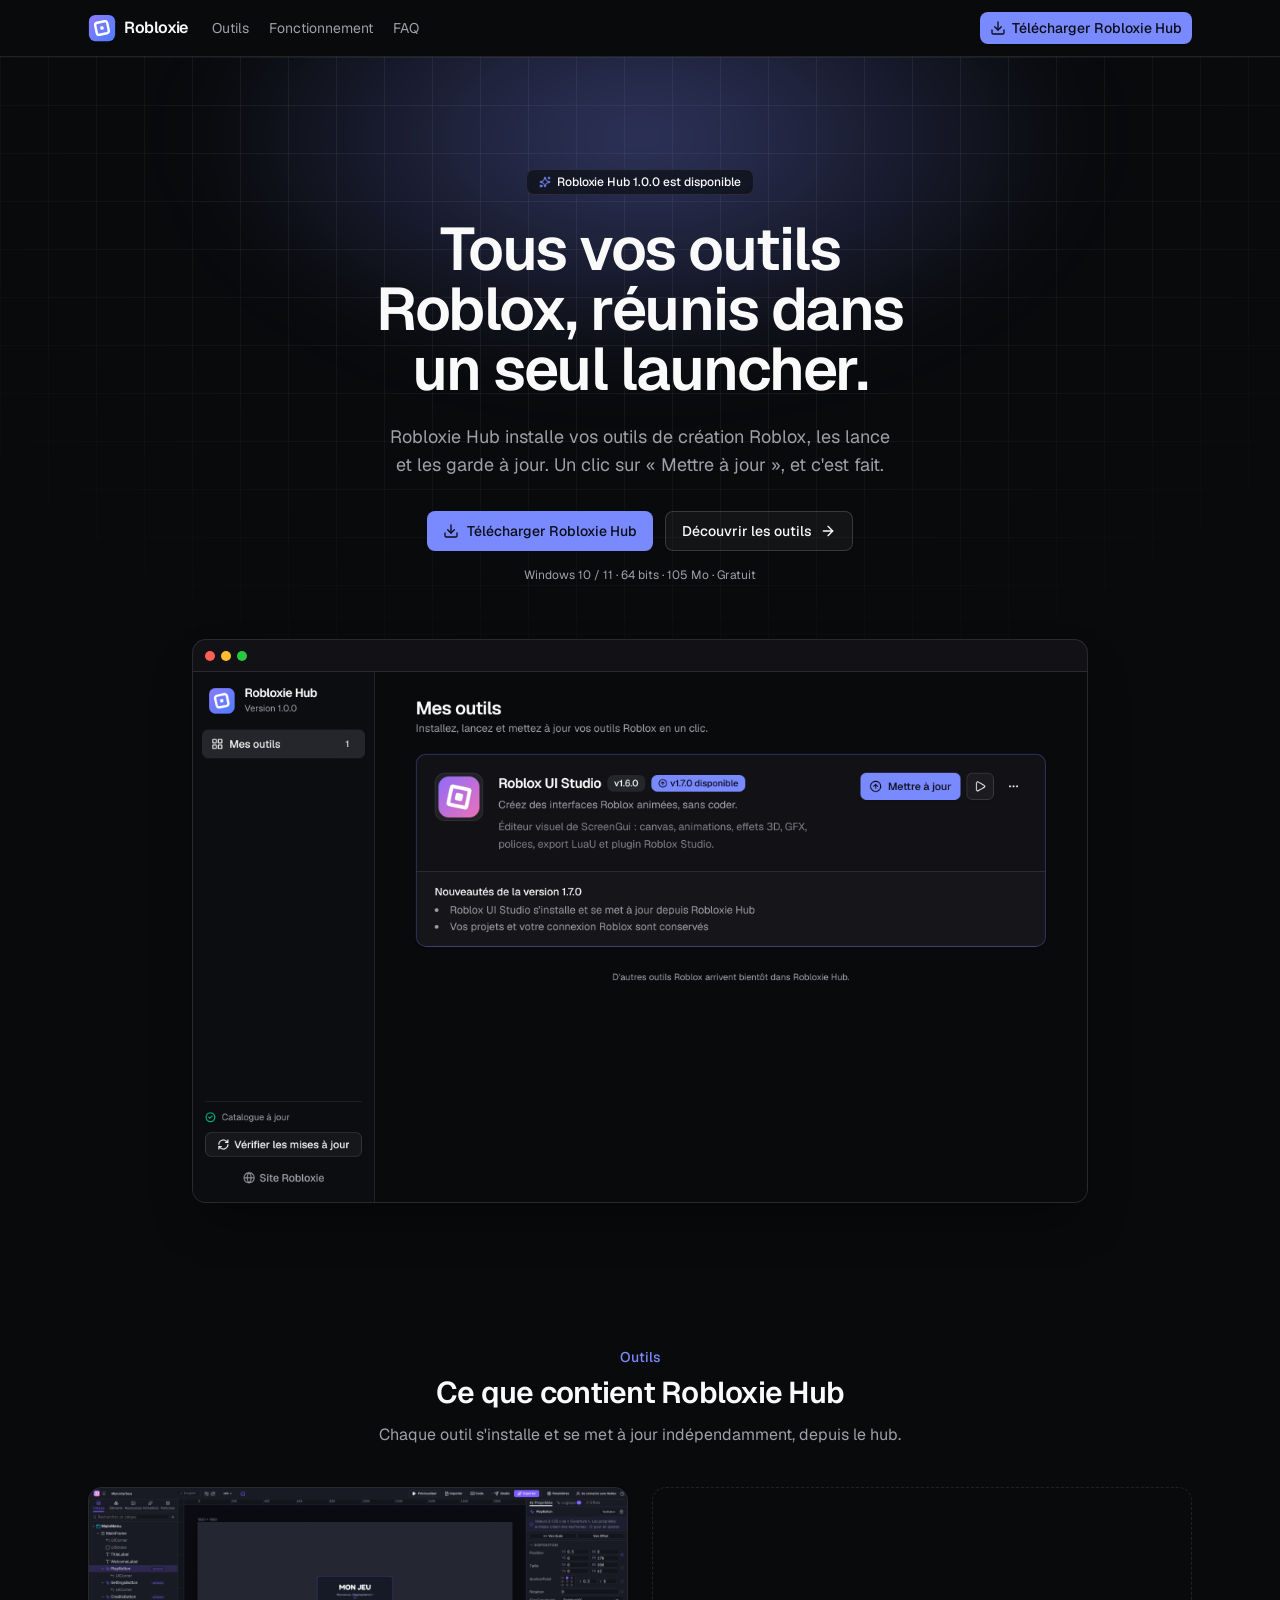
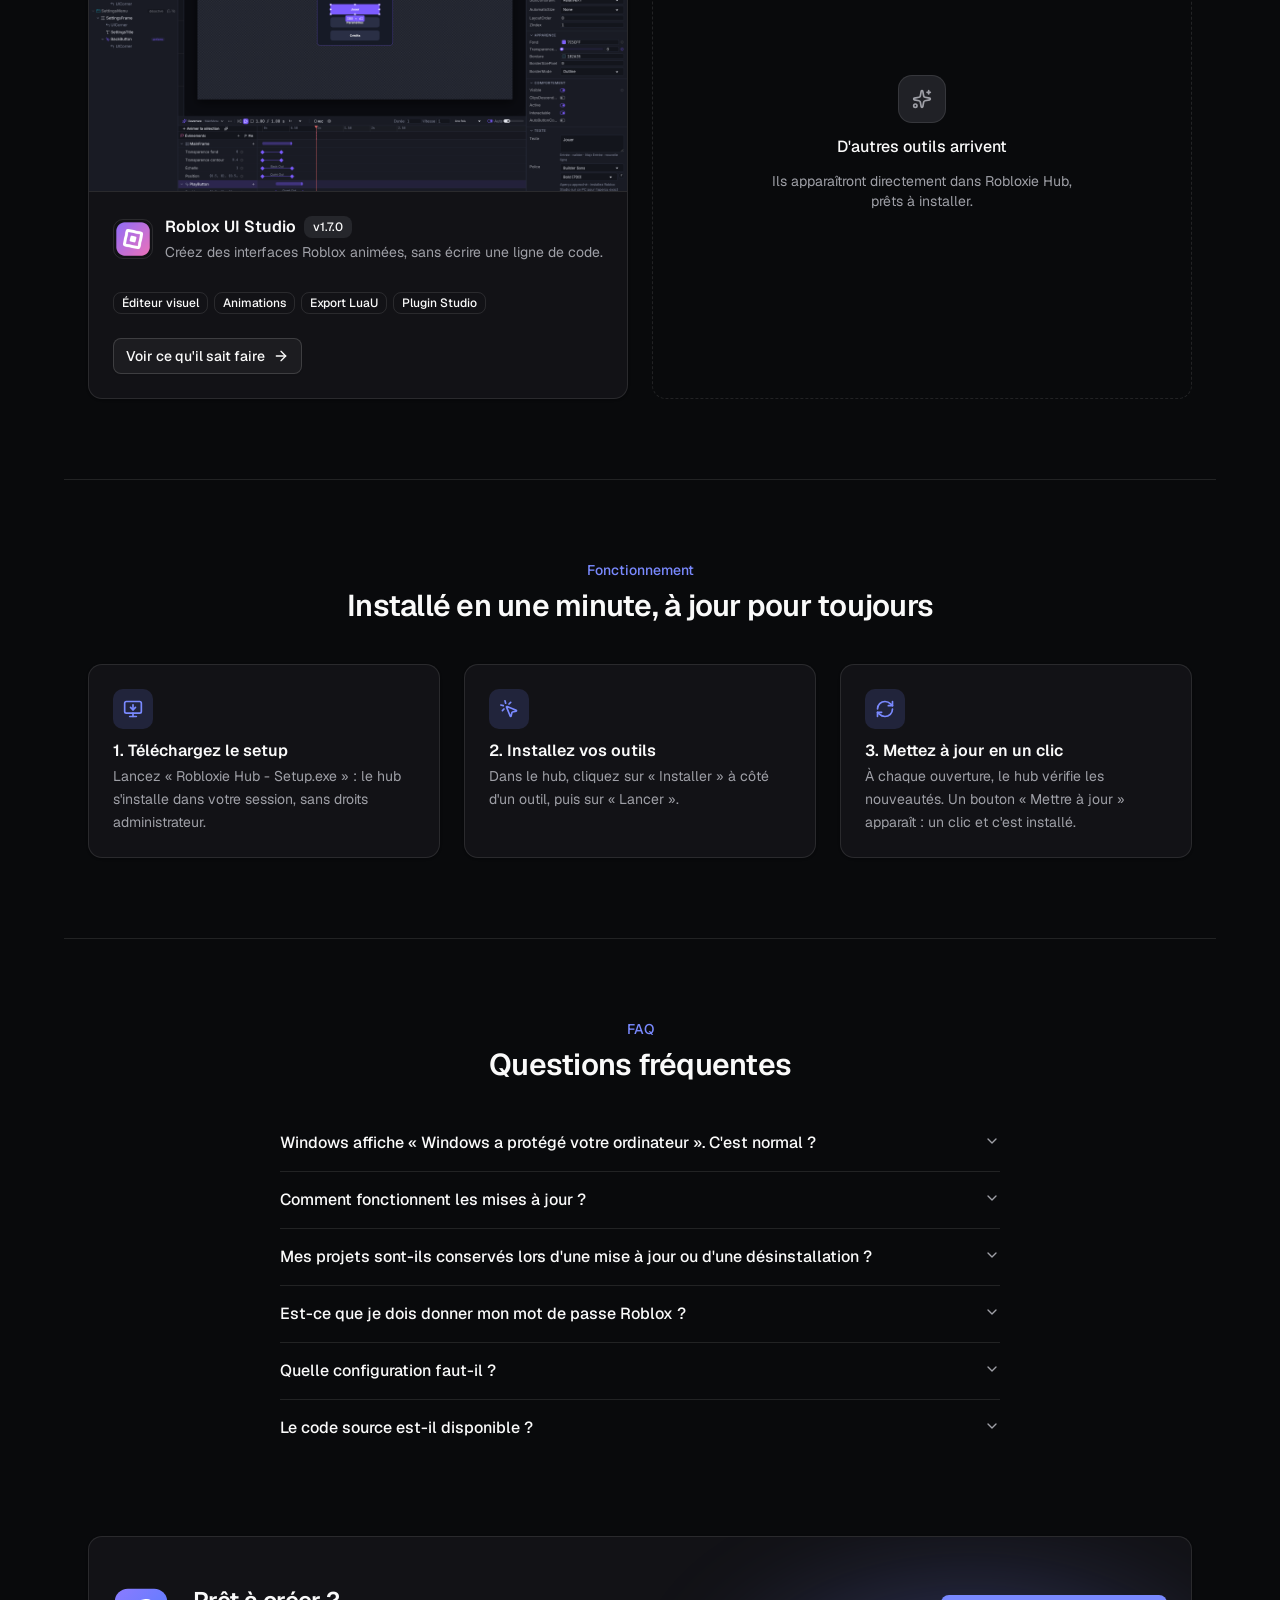
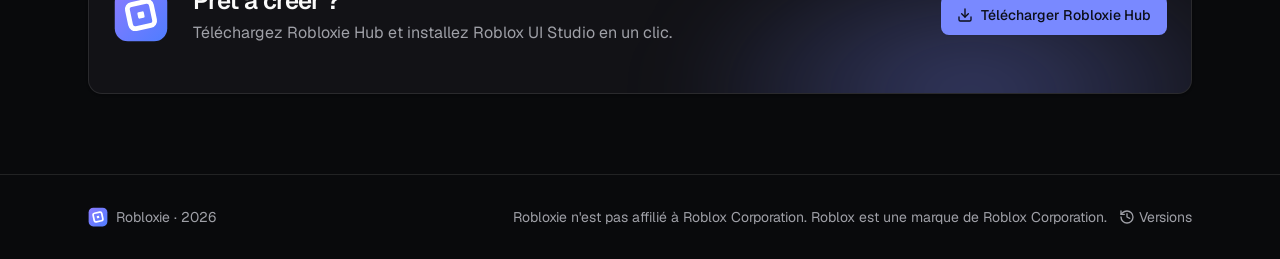
==== index.html @ b11384f0 "Site Robloxie et catalogue hub.json" ====
<!doctype html>
<html lang="fr" class="dark">
  <head>
    <meta charset="UTF-8" />
    <meta name="viewport" content="width=device-width, initial-scale=1.0" />
    <title>Robloxie — des outils pour créer sur Roblox</title>
    <meta name="description" content="Robloxie Hub réunit des outils pour créateurs Roblox : Roblox UI Studio, l'éditeur visuel d'interfaces animées avec export LuaU et plugin Roblox Studio." />
    <meta property="og:title" content="Robloxie Hub" />
    <meta property="og:description" content="Tous vos outils Roblox, réunis dans un seul launcher." />
    <meta property="og:image" content="./screens/editor.png" />
    <link rel="icon" type="image/png" href="./icon.png" />
    <meta name="theme-color" content="#16161d" />
    <script type="module" crossorigin src="./assets/index-PLeCkSzj.js"></script>
    <link rel="stylesheet" crossorigin href="./assets/index-CgAKb2SW.css">
  </head>
  <body>
    <div id="root"></div>
  </body>
</html>
---- assets/index-CgAKb2SW.css ----
@font-face{font-family:Geist Variable;font-style:normal;font-display:swap;font-weight:100 900;src:url(./geist-cyrillic-ext-wght-normal-DjL33-gN.woff2)format("woff2-variations");unicode-range:U+460-52F,U+1C80-1C8A,U+20B4,U+2DE0-2DFF,U+A640-A69F,U+FE2E-FE2F}@font-face{font-family:Geist Variable;font-style:normal;font-display:swap;font-weight:100 900;src:url(./geist-cyrillic-wght-normal-BEAKL7Jp.woff2)format("woff2-variations");unicode-range:U+301,U+400-45F,U+490-491,U+4B0-4B1,U+2116}@font-face{font-family:Geist Variable;font-style:normal;font-display:swap;font-weight:100 900;src:url(./geist-vietnamese-wght-normal-6IgcOCM7.woff2)format("woff2-variations");unicode-range:U+102-103,U+110-111,U+128-129,U+168-169,U+1A0-1A1,U+1AF-1B0,U+300-301,U+303-304,U+308-309,U+323,U+329,U+1EA0-1EF9,U+20AB}@font-face{font-family:Geist Variable;font-style:normal;font-display:swap;font-weight:100 900;src:url(./geist-latin-ext-wght-normal-DC-KSUi6.woff2)format("woff2-variations");unicode-range:U+100-2BA,U+2BD-2C5,U+2C7-2CC,U+2CE-2D7,U+2DD-2FF,U+304,U+308,U+329,U+1D00-1DBF,U+1E00-1E9F,U+1EF2-1EFF,U+2020,U+20A0-20AB,U+20AD-20C0,U+2113,U+2C60-2C7F,U+A720-A7FF}@font-face{font-family:Geist Variable;font-style:normal;font-display:swap;font-weight:100 900;src:url(./geist-latin-wght-normal-BgDaEnEv.woff2)format("woff2-variations");unicode-range:U+??,U+131,U+152-153,U+2BB-2BC,U+2C6,U+2DA,U+2DC,U+304,U+308,U+329,U+2000-206F,U+20AC,U+2122,U+2191,U+2193,U+2212,U+2215,U+FEFF,U+FFFD}@font-face{font-family:Geist Mono Variable;font-style:normal;font-display:swap;font-weight:100 900;src:url(./geist-mono-cyrillic-ext-wght-normal-X_5orZeX.woff2)format("woff2-variations");unicode-range:U+460-52F,U+1C80-1C8A,U+20B4,U+2DE0-2DFF,U+A640-A69F,U+FE2E-FE2F}@font-face{font-family:Geist Mono Variable;font-style:normal;font-display:swap;font-weight:100 900;src:url(./geist-mono-cyrillic-wght-normal-DiZS0aHC.woff2)format("woff2-variations");unicode-range:U+301,U+400-45F,U+490-491,U+4B0-4B1,U+2116}@font-face{font-family:Geist Mono Variable;font-style:normal;font-display:swap;font-weight:100 900;src:url(./geist-mono-symbols2-wght-normal-CO5SzqOn.woff2)format("woff2-variations");unicode-range:U+2000-2001,U+2004-2008,U+200A,U+23B8-23BD,U+2500-259F}@font-face{font-family:Geist Mono Variable;font-style:normal;font-display:swap;font-weight:100 900;src:url(./geist-mono-vietnamese-wght-normal-DadHysG0.woff2)format("woff2-variations");unicode-range:U+102-103,U+110-111,U+128-129,U+168-169,U+1A0-1A1,U+1AF-1B0,U+300-301,U+303-304,U+308-309,U+323,U+329,U+1EA0-1EF9,U+20AB}@font-face{font-family:Geist Mono Variable;font-style:normal;font-display:swap;font-weight:100 900;src:url(./geist-mono-latin-ext-wght-normal-Bwz-egvJ.woff2)format("woff2-variations");unicode-range:U+100-2BA,U+2BD-2C5,U+2C7-2CC,U+2CE-2D7,U+2DD-2FF,U+304,U+308,U+329,U+1D00-1DBF,U+1E00-1E9F,U+1EF2-1EFF,U+2020,U+20A0-20AB,U+20AD-20C0,U+2113,U+2C60-2C7F,U+A720-A7FF}@font-face{font-family:Geist Mono Variable;font-style:normal;font-display:swap;font-weight:100 900;src:url(./geist-mono-latin-wght-normal-XN7g48iV.woff2)format("woff2-variations");unicode-range:U+??,U+131,U+152-153,U+2BB-2BC,U+2C6,U+2DA,U+2DC,U+304,U+308,U+329,U+2000-206F,U+20AC,U+2122,U+2191,U+2193,U+2212,U+2215,U+FEFF,U+FFFD}@layer properties{@supports (((-webkit-hyphens:none)) and (not (margin-trim:inline))) or ((-moz-orient:inline) and (not (color:rgb(from red r g b)))){*,:before,:after{--tw-translate-x:0;--tw-translate-y:0;--tw-translate-z:0;--tw-rotate-x:initial;--tw-rotate-y:initial;--tw-rotate-z:initial;--tw-skew-x:initial;--tw-skew-y:initial;--tw-space-y-reverse:0;--tw-border-style:solid;--tw-leading:initial;--tw-font-weight:initial;--tw-tracking:initial;--tw-shadow:0 0 #0000;--tw-shadow-color:initial;--tw-shadow-alpha:100%;--tw-inset-shadow:0 0 #0000;--tw-inset-shadow-color:initial;--tw-inset-shadow-alpha:100%;--tw-ring-color:initial;--tw-ring-shadow:0 0 #0000;--tw-inset-ring-color:initial;--tw-inset-ring-shadow:0 0 #0000;--tw-ring-inset:initial;--tw-ring-offset-width:0px;--tw-ring-offset-color:#fff;--tw-ring-offset-shadow:0 0 #0000;--tw-outline-style:solid;--tw-backdrop-blur:initial;--tw-backdrop-brightness:initial;--tw-backdrop-contrast:initial;--tw-backdrop-grayscale:initial;--tw-backdrop-hue-rotate:initial;--tw-backdrop-invert:initial;--tw-backdrop-opacity:initial;--tw-backdrop-saturate:initial;--tw-backdrop-sepia:initial;--tw-duration:initial;--tw-animation-delay:0s;--tw-animation-direction:normal;--tw-animation-duration:initial;--tw-animation-fill-mode:none;--tw-animation-iteration-count:1;--tw-enter-blur:0;--tw-enter-opacity:1;--tw-enter-rotate:0;--tw-enter-scale:1;--tw-enter-translate-x:0;--tw-enter-translate-y:0;--tw-exit-blur:0;--tw-exit-opacity:1;--tw-exit-rotate:0;--tw-exit-scale:1;--tw-exit-translate-x:0;--tw-exit-translate-y:0}::backdrop{--tw-translate-x:0;--tw-translate-y:0;--tw-translate-z:0;--tw-rotate-x:initial;--tw-rotate-y:initial;--tw-rotate-z:initial;--tw-skew-x:initial;--tw-skew-y:initial;--tw-space-y-reverse:0;--tw-border-style:solid;--tw-leading:initial;--tw-font-weight:initial;--tw-tracking:initial;--tw-shadow:0 0 #0000;--tw-shadow-color:initial;--tw-shadow-alpha:100%;--tw-inset-shadow:0 0 #0000;--tw-inset-shadow-color:initial;--tw-inset-shadow-alpha:100%;--tw-ring-color:initial;--tw-ring-shadow:0 0 #0000;--tw-inset-ring-color:initial;--tw-inset-ring-shadow:0 0 #0000;--tw-ring-inset:initial;--tw-ring-offset-width:0px;--tw-ring-offset-color:#fff;--tw-ring-offset-shadow:0 0 #0000;--tw-outline-style:solid;--tw-backdrop-blur:initial;--tw-backdrop-brightness:initial;--tw-backdrop-contrast:initial;--tw-backdrop-grayscale:initial;--tw-backdrop-hue-rotate:initial;--tw-backdrop-invert:initial;--tw-backdrop-opacity:initial;--tw-backdrop-saturate:initial;--tw-backdrop-sepia:initial;--tw-duration:initial;--tw-animation-delay:0s;--tw-animation-direction:normal;--tw-animation-duration:initial;--tw-animation-fill-mode:none;--tw-animation-iteration-count:1;--tw-enter-blur:0;--tw-enter-opacity:1;--tw-enter-rotate:0;--tw-enter-scale:1;--tw-enter-translate-x:0;--tw-enter-translate-y:0;--tw-exit-blur:0;--tw-exit-opacity:1;--tw-exit-rotate:0;--tw-exit-scale:1;--tw-exit-translate-x:0;--tw-exit-translate-y:0}}}@layer theme{:root,:host{--color-black:#000;--color-white:#fff;--spacing:.25rem;--container-xs:20rem;--container-lg:32rem;--container-2xl:42rem;--container-3xl:48rem;--container-4xl:56rem;--container-6xl:72rem;--text-xs:.75rem;--text-xs--line-height:calc(1 / .75);--text-sm:.875rem;--text-sm--line-height:calc(1.25 / .875);--text-base:1rem;--text-base--line-height:calc(1.5 / 1);--text-lg:1.125rem;--text-lg--line-height:calc(1.75 / 1.125);--text-xl:1.25rem;--text-xl--line-height:calc(1.75 / 1.25);--text-2xl:1.5rem;--text-2xl--line-height:calc(2 / 1.5);--text-3xl:1.875rem;--text-3xl--line-height:calc(2.25 / 1.875);--text-4xl:2.25rem;--text-4xl--line-height:calc(2.5 / 2.25);--text-5xl:3rem;--text-5xl--line-height:1;--text-6xl:3.75rem;--text-6xl--line-height:1;--font-weight-medium:500;--font-weight-semibold:600;--tracking-tight:-.025em;--leading-relaxed:1.625;--radius-xs:.125rem;--default-transition-duration:.15s;--default-transition-timing-function:cubic-bezier(.4, 0, .2, 1);--default-font-family:"Geist Variable", ui-sans-serif, system-ui, sans-serif;--default-mono-font-family:"Geist Mono Variable", ui-monospace, monospace}}@layer base{*,:after,:before{box-sizing:border-box;border:0 solid;margin:0;padding:0}::backdrop{box-sizing:border-box;border:0 solid;margin:0;padding:0}::file-selector-button{box-sizing:border-box;border:0 solid;margin:0;padding:0}html,:host{-webkit-text-size-adjust:100%;tab-size:4;line-height:1.5;font-family:var(--default-font-family,-apple-system, BlinkMacSystemFont, "Segoe UI", Roboto, "Helvetica Neue", "Noto Sans", Arial, sans-serif, "Apple Color Emoji", "Segoe UI Emoji", "Segoe UI Symbol", "Noto Color Emoji");font-feature-settings:var(--default-font-feature-settings,normal);font-variation-settings:var(--default-font-variation-settings,normal);-webkit-tap-highlight-color:transparent}hr{height:0;color:inherit;border-top-width:1px}abbr:where([title]){-webkit-text-decoration:underline dotted;text-decoration:underline dotted}h1,h2,h3,h4,h5,h6{font-size:inherit;font-weight:inherit}a{color:inherit;-webkit-text-decoration:inherit;-webkit-text-decoration:inherit;-webkit-text-decoration:inherit;-webkit-text-decoration:inherit;text-decoration:inherit}b,strong{font-weight:bolder}code,kbd,samp,pre{font-family:var(--default-mono-font-family,ui-monospace, SFMono-Regular, Menlo, Monaco, Consolas, "Liberation Mono", "Courier New", monospace);font-feature-settings:var(--default-mono-font-feature-settings,normal);font-variation-settings:var(--default-mono-font-variation-settings,normal);font-size:1em}small{font-size:80%}sub,sup{vertical-align:baseline;font-size:75%;line-height:0;position:relative}sub{bottom:-.25em}sup{top:-.5em}table{text-indent:0;border-color:inherit;border-collapse:collapse}:-moz-focusring:where(:not(iframe)){outline:auto}progress{vertical-align:baseline}summary{display:list-item}ol,ul,menu{list-style:none}img,svg,video,canvas,audio,iframe,embed,object{vertical-align:middle;display:block}img,video{max-width:100%;height:auto}button,input,select,optgroup,textarea{font:inherit;font-feature-settings:inherit;font-variation-settings:inherit;letter-spacing:inherit;color:inherit;opacity:1;background-color:#0000;border-radius:0}::file-selector-button{font:inherit;font-feature-settings:inherit;font-variation-settings:inherit;letter-spacing:inherit;color:inherit;opacity:1;background-color:#0000;border-radius:0}:where(select:is([multiple],[size])) optgroup{font-weight:bolder}:where(select:is([multiple],[size])) optgroup option{padding-inline-start:20px}::file-selector-button{margin-inline-end:4px}::placeholder{opacity:1}@supports (not ((-webkit-appearance:-apple-pay-button))) or (contain-intrinsic-size:1px){::placeholder{color:currentColor}@supports (color:color-mix(in lab, red, red)){::placeholder{color:color-mix(in oklab, currentcolor 50%, transparent)}}}textarea{resize:vertical}::-webkit-search-decoration{-webkit-appearance:none}::-webkit-date-and-time-value{min-height:1lh;text-align:inherit}::-webkit-datetime-edit{display:inline-flex}::-webkit-datetime-edit-fields-wrapper{padding:0}::-webkit-datetime-edit{padding-block:0}::-webkit-datetime-edit-year-field{padding-block:0}::-webkit-datetime-edit-month-field{padding-block:0}::-webkit-datetime-edit-day-field{padding-block:0}::-webkit-datetime-edit-hour-field{padding-block:0}::-webkit-datetime-edit-minute-field{padding-block:0}::-webkit-datetime-edit-second-field{padding-block:0}::-webkit-datetime-edit-millisecond-field{padding-block:0}::-webkit-datetime-edit-meridiem-field{padding-block:0}::-webkit-calendar-picker-indicator{line-height:1}:-moz-ui-invalid{box-shadow:none}button,input:where([type=button],[type=reset],[type=submit]){appearance:button}::file-selector-button{appearance:button}::-webkit-inner-spin-button{height:auto}::-webkit-outer-spin-button{height:auto}[hidden]:where(:not([hidden=until-found])){display:none!important}*{border-color:var(--border);outline-color:var(--ring)}@supports (color:color-mix(in lab, red, red)){*{outline-color:color-mix(in oklab, var(--ring) 50%, transparent)}}body{background-color:var(--background);color:var(--foreground);-webkit-font-smoothing:antialiased;-moz-osx-font-smoothing:grayscale}}@layer components;@layer utilities{.\@container\/card-header{container:card-header/inline-size}.pointer-events-none{pointer-events:none}.visible{visibility:visible}.sr-only{clip-path:inset(50%);white-space:nowrap;border-width:0;width:1px;height:1px;margin:-1px;padding:0;position:absolute;overflow:hidden}.absolute{position:absolute}.fixed{position:fixed}.relative{position:relative}.sticky{position:sticky}.inset-0{inset:0}.-top-40{top:calc(var(--spacing) * -40)}.top-0{top:0}.top-4{top:calc(var(--spacing) * 4)}.top-\[50\%\]{top:50%}.-right-20{right:calc(var(--spacing) * -20)}.right-4{right:calc(var(--spacing) * 4)}.-bottom-40{bottom:calc(var(--spacing) * -40)}.left-1\/2,.left-\[50\%\]{left:50%}.z-40{z-index:40}.z-50{z-index:50}.col-start-2{grid-column-start:2}.row-span-2{grid-row:span 2/span 2}.row-start-1{grid-row-start:1}.-mx-1{margin-inline:calc(var(--spacing) * -1)}.mx-auto{margin-inline:auto}.my-1{margin-block:var(--spacing)}.mt-0\.5{margin-top:calc(var(--spacing) * .5)}.mt-1{margin-top:var(--spacing)}.mt-2{margin-top:calc(var(--spacing) * 2)}.mt-3{margin-top:calc(var(--spacing) * 3)}.mt-4{margin-top:calc(var(--spacing) * 4)}.mt-5{margin-top:calc(var(--spacing) * 5)}.mt-6{margin-top:calc(var(--spacing) * 6)}.mt-8{margin-top:calc(var(--spacing) * 8)}.mt-10{margin-top:calc(var(--spacing) * 10)}.mt-14{margin-top:calc(var(--spacing) * 14)}.mt-auto{margin-top:auto}.mb-2{margin-bottom:calc(var(--spacing) * 2)}.mb-6{margin-bottom:calc(var(--spacing) * 6)}.-ml-2{margin-left:calc(var(--spacing) * -2)}.ml-auto{margin-left:auto}.line-clamp-1{-webkit-line-clamp:1;-webkit-box-orient:vertical;display:-webkit-box;overflow:hidden}.block{display:block}.flex{display:flex}.grid{display:grid}.hidden{display:none}.inline-flex{display:inline-flex}.aspect-\[16\/9\]{aspect-ratio:16/9}.size-2\.5{width:calc(var(--spacing) * 2.5);height:calc(var(--spacing) * 2.5)}.size-4{width:calc(var(--spacing) * 4);height:calc(var(--spacing) * 4)}.size-4\.5{width:calc(var(--spacing) * 4.5);height:calc(var(--spacing) * 4.5)}.size-5{width:calc(var(--spacing) * 5);height:calc(var(--spacing) * 5)}.size-7{width:calc(var(--spacing) * 7);height:calc(var(--spacing) * 7)}.size-8{width:calc(var(--spacing) * 8);height:calc(var(--spacing) * 8)}.size-9{width:calc(var(--spacing) * 9);height:calc(var(--spacing) * 9)}.size-10{width:calc(var(--spacing) * 10);height:calc(var(--spacing) * 10)}.size-12{width:calc(var(--spacing) * 12);height:calc(var(--spacing) * 12)}.size-14{width:calc(var(--spacing) * 14);height:calc(var(--spacing) * 14)}.h-2{height:calc(var(--spacing) * 2)}.h-8{height:calc(var(--spacing) * 8)}.h-9{height:calc(var(--spacing) * 9)}.h-10{height:calc(var(--spacing) * 10)}.h-14{height:calc(var(--spacing) * 14)}.h-80{height:calc(var(--spacing) * 80)}.h-\[420px\]{height:420px}.h-\[480px\]{height:480px}.h-\[calc\(100\%-1px\)\]{height:calc(100% - 1px)}.h-auto{height:auto}.h-full{height:100%}.h-px{height:1px}.min-h-4{min-height:calc(var(--spacing) * 4)}.min-h-screen{min-height:100vh}.w-12{width:calc(var(--spacing) * 12)}.w-\[600px\]{width:600px}.w-\[800px\]{width:800px}.w-\[900px\]{width:900px}.w-fit{width:-moz-fit-content;width:fit-content}.w-full{width:100%}.max-w-2xl{max-width:var(--container-2xl)}.max-w-3xl{max-width:var(--container-3xl)}.max-w-4xl{max-width:var(--container-4xl)}.max-w-6xl{max-width:var(--container-6xl)}.max-w-\[calc\(100\%-2rem\)\]{max-width:calc(100% - 2rem)}.max-w-xs{max-width:var(--container-xs)}.min-w-\[8rem\]{min-width:8rem}.flex-1{flex:1}.shrink-0{flex-shrink:0}.-translate-x-1\/2{--tw-translate-x:calc(calc(1 / 2 * 100%) * -1);translate:var(--tw-translate-x) var(--tw-translate-y)}.translate-x-\[-50\%\]{--tw-translate-x:-50%;translate:var(--tw-translate-x) var(--tw-translate-y)}.translate-y-0\.5{--tw-translate-y:calc(var(--spacing) * .5);translate:var(--tw-translate-x) var(--tw-translate-y)}.translate-y-\[-50\%\]{--tw-translate-y:-50%;translate:var(--tw-translate-x) var(--tw-translate-y)}.transform{transform:var(--tw-rotate-x,) var(--tw-rotate-y,) var(--tw-rotate-z,) var(--tw-skew-x,) var(--tw-skew-y,)}.cursor-default{cursor:default}.cursor-pointer{cursor:pointer}.auto-rows-min{grid-auto-rows:min-content}.grid-cols-\[0_1fr\]{grid-template-columns:0 1fr}.grid-rows-\[auto_auto\]{grid-template-rows:auto auto}.flex-col{flex-direction:column}.flex-col-reverse{flex-direction:column-reverse}.flex-wrap{flex-wrap:wrap}.items-center{align-items:center}.items-start{align-items:flex-start}.justify-between{justify-content:space-between}.justify-center{justify-content:center}.justify-items-start{justify-items:start}.gap-1{gap:var(--spacing)}.gap-1\.5{gap:calc(var(--spacing) * 1.5)}.gap-2{gap:calc(var(--spacing) * 2)}.gap-3{gap:calc(var(--spacing) * 3)}.gap-4{gap:calc(var(--spacing) * 4)}.gap-5{gap:calc(var(--spacing) * 5)}.gap-6{gap:calc(var(--spacing) * 6)}.gap-8{gap:calc(var(--spacing) * 8)}.gap-10{gap:calc(var(--spacing) * 10)}.gap-12{gap:calc(var(--spacing) * 12)}:where(.space-y-0\.5>:not(:last-child)){--tw-space-y-reverse:0;margin-block-start:calc(calc(var(--spacing) * .5) * var(--tw-space-y-reverse));margin-block-end:calc(calc(var(--spacing) * .5) * calc(1 - var(--tw-space-y-reverse)))}:where(.space-y-2>:not(:last-child)){--tw-space-y-reverse:0;margin-block-start:calc(calc(var(--spacing) * 2) * var(--tw-space-y-reverse));margin-block-end:calc(calc(var(--spacing) * 2) * calc(1 - var(--tw-space-y-reverse)))}:where(.space-y-4>:not(:last-child)){--tw-space-y-reverse:0;margin-block-start:calc(calc(var(--spacing) * 4) * var(--tw-space-y-reverse));margin-block-end:calc(calc(var(--spacing) * 4) * calc(1 - var(--tw-space-y-reverse)))}:where(.space-y-5>:not(:last-child)){--tw-space-y-reverse:0;margin-block-start:calc(calc(var(--spacing) * 5) * var(--tw-space-y-reverse));margin-block-end:calc(calc(var(--spacing) * 5) * calc(1 - var(--tw-space-y-reverse)))}.gap-y-0\.5{row-gap:calc(var(--spacing) * .5)}.self-start{align-self:flex-start}.justify-self-end{justify-self:flex-end}.overflow-hidden{overflow:hidden}.overflow-x-hidden{overflow-x:hidden}.overflow-y-auto{overflow-y:auto}.rounded-full{border-radius:2147483647px}.rounded-lg{border-radius:var(--radius)}.rounded-md{border-radius:calc(var(--radius) - 2px)}.rounded-sm{border-radius:calc(var(--radius) - 4px)}.rounded-xl{border-radius:calc(var(--radius) + 4px)}.rounded-xs{border-radius:var(--radius-xs)}.border{border-style:var(--tw-border-style);border-width:1px}.border-t{border-top-style:var(--tw-border-style);border-top-width:1px}.border-b{border-bottom-style:var(--tw-border-style);border-bottom-width:1px}.border-dashed{--tw-border-style:dashed;border-style:dashed}.border-transparent{border-color:#0000}.bg-\[\#28c840\]{background-color:#28c840}.bg-\[\#febc2e\]{background-color:#febc2e}.bg-\[\#ff5f57\]{background-color:#ff5f57}.bg-background,.bg-background\/60{background-color:var(--background)}@supports (color:color-mix(in lab, red, red)){.bg-background\/60{background-color:color-mix(in oklab, var(--background) 60%, transparent)}}.bg-background\/80{background-color:var(--background)}@supports (color:color-mix(in lab, red, red)){.bg-background\/80{background-color:color-mix(in oklab, var(--background) 80%, transparent)}}.bg-black\/50{background-color:#00000080}@supports (color:color-mix(in lab, red, red)){.bg-black\/50{background-color:color-mix(in oklab, var(--color-black) 50%, transparent)}}.bg-border{background-color:var(--border)}.bg-card{background-color:var(--card)}.bg-destructive{background-color:var(--destructive)}.bg-muted{background-color:var(--muted)}.bg-popover{background-color:var(--popover)}.bg-primary,.bg-primary\/15{background-color:var(--primary)}@supports (color:color-mix(in lab, red, red)){.bg-primary\/15{background-color:color-mix(in oklab, var(--primary) 15%, transparent)}}.bg-primary\/20{background-color:var(--primary)}@supports (color:color-mix(in lab, red, red)){.bg-primary\/20{background-color:color-mix(in oklab, var(--primary) 20%, transparent)}}.bg-secondary{background-color:var(--secondary)}.bg-transparent{background-color:#0000}.object-cover{object-fit:cover}.object-left-top{object-position:left top}.p-1{padding:var(--spacing)}.p-6{padding:calc(var(--spacing) * 6)}.p-\[3px\]{padding:3px}.px-2{padding-inline:calc(var(--spacing) * 2)}.px-3{padding-inline:calc(var(--spacing) * 3)}.px-4{padding-inline:calc(var(--spacing) * 4)}.px-5{padding-inline:calc(var(--spacing) * 5)}.px-6{padding-inline:calc(var(--spacing) * 6)}.py-0\.5{padding-block:calc(var(--spacing) * .5)}.py-1{padding-block:var(--spacing)}.py-1\.5{padding-block:calc(var(--spacing) * 1.5)}.py-2{padding-block:calc(var(--spacing) * 2)}.py-3{padding-block:calc(var(--spacing) * 3)}.py-4{padding-block:calc(var(--spacing) * 4)}.py-5{padding-block:calc(var(--spacing) * 5)}.py-6{padding-block:calc(var(--spacing) * 6)}.py-8{padding-block:calc(var(--spacing) * 8)}.py-10{padding-block:calc(var(--spacing) * 10)}.py-20{padding-block:calc(var(--spacing) * 20)}.pt-0{padding-top:0}.pt-10{padding-top:calc(var(--spacing) * 10)}.pt-20{padding-top:calc(var(--spacing) * 20)}.pb-4{padding-bottom:calc(var(--spacing) * 4)}.pb-16{padding-bottom:calc(var(--spacing) * 16)}.pb-20{padding-bottom:calc(var(--spacing) * 20)}.text-center{text-align:center}.text-left{text-align:left}.font-mono{font-family:Geist Mono Variable,ui-monospace,monospace}.text-2xl{font-size:var(--text-2xl);line-height:var(--tw-leading,var(--text-2xl--line-height))}.text-3xl{font-size:var(--text-3xl);line-height:var(--tw-leading,var(--text-3xl--line-height))}.text-4xl{font-size:var(--text-4xl);line-height:var(--tw-leading,var(--text-4xl--line-height))}.text-base{font-size:var(--text-base);line-height:var(--tw-leading,var(--text-base--line-height))}.text-lg{font-size:var(--text-lg);line-height:var(--tw-leading,var(--text-lg--line-height))}.text-sm{font-size:var(--text-sm);line-height:var(--tw-leading,var(--text-sm--line-height))}.text-xl{font-size:var(--text-xl);line-height:var(--tw-leading,var(--text-xl--line-height))}.text-xs{font-size:var(--text-xs);line-height:var(--tw-leading,var(--text-xs--line-height))}.leading-none{--tw-leading:1;line-height:1}.leading-relaxed{--tw-leading:var(--leading-relaxed);line-height:var(--leading-relaxed)}.font-medium{--tw-font-weight:var(--font-weight-medium);font-weight:var(--font-weight-medium)}.font-semibold{--tw-font-weight:var(--font-weight-semibold);font-weight:var(--font-weight-semibold)}.tracking-tight{--tw-tracking:var(--tracking-tight);letter-spacing:var(--tracking-tight)}.text-balance{text-wrap:balance}.whitespace-nowrap{white-space:nowrap}.text-card-foreground{color:var(--card-foreground)}.text-destructive{color:var(--destructive)}.text-foreground{color:var(--foreground)}.text-muted-foreground{color:var(--muted-foreground)}.text-popover-foreground{color:var(--popover-foreground)}.text-primary{color:var(--primary)}.text-primary-foreground{color:var(--primary-foreground)}.text-secondary-foreground{color:var(--secondary-foreground)}.text-white{color:var(--color-white)}.underline-offset-4{text-underline-offset:4px}.opacity-70{opacity:.7}.shadow-2xl{--tw-shadow:0 25px 50px -12px var(--tw-shadow-color,#00000040);box-shadow:var(--tw-inset-shadow), var(--tw-inset-ring-shadow), var(--tw-ring-offset-shadow), var(--tw-ring-shadow), var(--tw-shadow)}.shadow-lg{--tw-shadow:0 10px 15px -3px var(--tw-shadow-color,#0000001a), 0 4px 6px -4px var(--tw-shadow-color,#0000001a);box-shadow:var(--tw-inset-shadow), var(--tw-inset-ring-shadow), var(--tw-ring-offset-shadow), var(--tw-ring-shadow), var(--tw-shadow)}.shadow-md{--tw-shadow:0 4px 6px -1px var(--tw-shadow-color,#0000001a), 0 2px 4px -2px var(--tw-shadow-color,#0000001a);box-shadow:var(--tw-inset-shadow), var(--tw-inset-ring-shadow), var(--tw-ring-offset-shadow), var(--tw-ring-shadow), var(--tw-shadow)}.shadow-none{--tw-shadow:0 0 #0000;box-shadow:var(--tw-inset-shadow), var(--tw-inset-ring-shadow), var(--tw-ring-offset-shadow), var(--tw-ring-shadow), var(--tw-shadow)}.shadow-sm{--tw-shadow:0 1px 3px 0 var(--tw-shadow-color,#0000001a), 0 1px 2px -1px var(--tw-shadow-color,#0000001a);box-shadow:var(--tw-inset-shadow), var(--tw-inset-ring-shadow), var(--tw-ring-offset-shadow), var(--tw-ring-shadow), var(--tw-shadow)}.shadow-xs{--tw-shadow:0 1px 2px 0 var(--tw-shadow-color,#0000000d);box-shadow:var(--tw-inset-shadow), var(--tw-inset-ring-shadow), var(--tw-ring-offset-shadow), var(--tw-ring-shadow), var(--tw-shadow)}.shadow-black\/40{--tw-shadow-color:#0006}@supports (color:color-mix(in lab, red, red)){.shadow-black\/40{--tw-shadow-color:color-mix(in oklab, color-mix(in oklab, var(--color-black) 40%, transparent) var(--tw-shadow-alpha), transparent)}}.ring-offset-background{--tw-ring-offset-color:var(--background)}.outline-hidden{--tw-outline-style:none;outline-style:none}@media (forced-colors:active){.outline-hidden{outline-offset:2px;outline:2px solid #0000}}.outline{outline-style:var(--tw-outline-style);outline-width:1px}.backdrop-blur{--tw-backdrop-blur:blur(8px);-webkit-backdrop-filter:var(--tw-backdrop-blur,) var(--tw-backdrop-brightness,) var(--tw-backdrop-contrast,) var(--tw-backdrop-grayscale,) var(--tw-backdrop-hue-rotate,) var(--tw-backdrop-invert,) var(--tw-backdrop-opacity,) var(--tw-backdrop-saturate,) var(--tw-backdrop-sepia,);backdrop-filter:var(--tw-backdrop-blur,) var(--tw-backdrop-brightness,) var(--tw-backdrop-contrast,) var(--tw-backdrop-grayscale,) var(--tw-backdrop-hue-rotate,) var(--tw-backdrop-invert,) var(--tw-backdrop-opacity,) var(--tw-backdrop-saturate,) var(--tw-backdrop-sepia,)}.transition-\[color\,box-shadow\]{transition-property:color,box-shadow;transition-timing-function:var(--tw-ease,var(--default-transition-timing-function));transition-duration:var(--tw-duration,var(--default-transition-duration))}.transition-all{transition-property:all;transition-timing-function:var(--tw-ease,var(--default-transition-timing-function));transition-duration:var(--tw-duration,var(--default-transition-duration))}.transition-colors{transition-property:color,background-color,border-color,outline-color,text-decoration-color,fill,stroke,--tw-gradient-from,--tw-gradient-via,--tw-gradient-to;transition-timing-function:var(--tw-ease,var(--default-transition-timing-function));transition-duration:var(--tw-duration,var(--default-transition-duration))}.transition-opacity{transition-property:opacity;transition-timing-function:var(--tw-ease,var(--default-transition-timing-function));transition-duration:var(--tw-duration,var(--default-transition-duration))}.transition-transform{transition-property:transform,translate,scale,rotate;transition-timing-function:var(--tw-ease,var(--default-transition-timing-function));transition-duration:var(--tw-duration,var(--default-transition-duration))}.duration-200{--tw-duration:.2s;transition-duration:.2s}.duration-500{--tw-duration:.5s;transition-duration:.5s}.outline-none{--tw-outline-style:none;outline-style:none}.select-none{-webkit-user-select:none;user-select:none}@media (hover:hover){.group-hover\:scale-\[1\.03\]:is(:where(.group):hover *){scale:1.03}}.last\:border-b-0:last-child{border-bottom-style:var(--tw-border-style);border-bottom-width:0}@media (hover:hover){.hover\:bg-accent:hover{background-color:var(--accent)}.hover\:bg-destructive\/90:hover{background-color:var(--destructive)}@supports (color:color-mix(in lab, red, red)){.hover\:bg-destructive\/90:hover{background-color:color-mix(in oklab, var(--destructive) 90%, transparent)}}.hover\:bg-primary\/90:hover{background-color:var(--primary)}@supports (color:color-mix(in lab, red, red)){.hover\:bg-primary\/90:hover{background-color:color-mix(in oklab, var(--primary) 90%, transparent)}}.hover\:bg-secondary\/80:hover{background-color:var(--secondary)}@supports (color:color-mix(in lab, red, red)){.hover\:bg-secondary\/80:hover{background-color:color-mix(in oklab, var(--secondary) 80%, transparent)}}.hover\:text-accent-foreground:hover{color:var(--accent-foreground)}.hover\:text-foreground:hover{color:var(--foreground)}.hover\:underline:hover{text-decoration-line:underline}.hover\:opacity-100:hover{opacity:1}}.focus\:bg-accent:focus{background-color:var(--accent)}.focus\:text-accent-foreground:focus{color:var(--accent-foreground)}.focus\:ring-2:focus{--tw-ring-shadow:var(--tw-ring-inset,) 0 0 0 calc(2px + var(--tw-ring-offset-width)) var(--tw-ring-color,currentcolor);box-shadow:var(--tw-inset-shadow), var(--tw-inset-ring-shadow), var(--tw-ring-offset-shadow), var(--tw-ring-shadow), var(--tw-shadow)}.focus\:ring-ring:focus{--tw-ring-color:var(--ring)}.focus\:ring-offset-2:focus{--tw-ring-offset-width:2px;--tw-ring-offset-shadow:var(--tw-ring-inset,) 0 0 0 var(--tw-ring-offset-width) var(--tw-ring-offset-color)}.focus\:outline-hidden:focus{--tw-outline-style:none;outline-style:none}@media (forced-colors:active){.focus\:outline-hidden:focus{outline-offset:2px;outline:2px solid #0000}}.focus-visible\:border-ring:focus-visible{border-color:var(--ring)}.focus-visible\:ring-\[3px\]:focus-visible{--tw-ring-shadow:var(--tw-ring-inset,) 0 0 0 calc(3px + var(--tw-ring-offset-width)) var(--tw-ring-color,currentcolor);box-shadow:var(--tw-inset-shadow), var(--tw-inset-ring-shadow), var(--tw-ring-offset-shadow), var(--tw-ring-shadow), var(--tw-shadow)}.focus-visible\:ring-destructive\/20:focus-visible{--tw-ring-color:var(--destructive)}@supports (color:color-mix(in lab, red, red)){.focus-visible\:ring-destructive\/20:focus-visible{--tw-ring-color:color-mix(in oklab, var(--destructive) 20%, transparent)}}.focus-visible\:ring-ring\/50:focus-visible{--tw-ring-color:var(--ring)}@supports (color:color-mix(in lab, red, red)){.focus-visible\:ring-ring\/50:focus-visible{--tw-ring-color:color-mix(in oklab, var(--ring) 50%, transparent)}}.focus-visible\:outline-1:focus-visible{outline-style:var(--tw-outline-style);outline-width:1px}.focus-visible\:outline-ring:focus-visible{outline-color:var(--ring)}.disabled\:pointer-events-none:disabled{pointer-events:none}.disabled\:opacity-50:disabled{opacity:.5}.has-data-\[slot\=card-action\]\:grid-cols-\[1fr_auto\]:has([data-slot=card-action]){grid-template-columns:1fr auto}.has-\[\>svg\]\:grid-cols-\[calc\(var\(--spacing\)\*4\)_1fr\]:has(>svg){grid-template-columns:calc(var(--spacing) * 4) 1fr}.has-\[\>svg\]\:gap-x-3:has(>svg){column-gap:calc(var(--spacing) * 3)}.has-\[\>svg\]\:px-2\.5:has(>svg){padding-inline:calc(var(--spacing) * 2.5)}.has-\[\>svg\]\:px-3:has(>svg){padding-inline:calc(var(--spacing) * 3)}.has-\[\>svg\]\:px-4:has(>svg){padding-inline:calc(var(--spacing) * 4)}.aria-invalid\:border-destructive[aria-invalid=true]{border-color:var(--destructive)}.aria-invalid\:ring-destructive\/20[aria-invalid=true]{--tw-ring-color:var(--destructive)}@supports (color:color-mix(in lab, red, red)){.aria-invalid\:ring-destructive\/20[aria-invalid=true]{--tw-ring-color:color-mix(in oklab, var(--destructive) 20%, transparent)}}.data-\[disabled\]\:pointer-events-none[data-disabled]{pointer-events:none}.data-\[disabled\]\:opacity-50[data-disabled]{opacity:.5}.data-\[orientation\=horizontal\]\:h-px[data-orientation=horizontal]{height:1px}.data-\[orientation\=horizontal\]\:w-full[data-orientation=horizontal]{width:100%}.data-\[orientation\=vertical\]\:h-full[data-orientation=vertical]{height:100%}.data-\[orientation\=vertical\]\:w-px[data-orientation=vertical]{width:1px}:is(.\*\:data-\[slot\=alert-description\]\:text-destructive\/90>*)[data-slot=alert-description]{color:var(--destructive)}@supports (color:color-mix(in lab, red, red)){:is(.\*\:data-\[slot\=alert-description\]\:text-destructive\/90>*)[data-slot=alert-description]{color:color-mix(in oklab, var(--destructive) 90%, transparent)}}.data-\[state\=active\]\:bg-background[data-state=active]{background-color:var(--background)}.data-\[state\=active\]\:shadow-sm[data-state=active]{--tw-shadow:0 1px 3px 0 var(--tw-shadow-color,#0000001a), 0 1px 2px -1px var(--tw-shadow-color,#0000001a);box-shadow:var(--tw-inset-shadow), var(--tw-inset-ring-shadow), var(--tw-ring-offset-shadow), var(--tw-ring-shadow), var(--tw-shadow)}.data-\[state\=closed\]\:animate-accordion-up[data-state=closed]{animation:accordion-up var(--tw-animation-duration,var(--tw-duration,.2s))var(--tw-ease,ease-out)var(--tw-animation-delay,0s)var(--tw-animation-iteration-count,1)var(--tw-animation-direction,normal)var(--tw-animation-fill-mode,none)}.data-\[state\=closed\]\:animate-out[data-state=closed]{animation:exit var(--tw-animation-duration,var(--tw-duration,.15s))var(--tw-ease,ease)var(--tw-animation-delay,0s)var(--tw-animation-iteration-count,1)var(--tw-animation-direction,normal)var(--tw-animation-fill-mode,none)}.data-\[state\=closed\]\:fade-out-0[data-state=closed]{--tw-exit-opacity:0}.data-\[state\=closed\]\:zoom-out-95[data-state=closed]{--tw-exit-scale:.95}.data-\[state\=open\]\:animate-accordion-down[data-state=open]{animation:accordion-down var(--tw-animation-duration,var(--tw-duration,.2s))var(--tw-ease,ease-out)var(--tw-animation-delay,0s)var(--tw-animation-iteration-count,1)var(--tw-animation-direction,normal)var(--tw-animation-fill-mode,none)}.data-\[state\=open\]\:animate-in[data-state=open]{animation:enter var(--tw-animation-duration,var(--tw-duration,.15s))var(--tw-ease,ease)var(--tw-animation-delay,0s)var(--tw-animation-iteration-count,1)var(--tw-animation-direction,normal)var(--tw-animation-fill-mode,none)}.data-\[state\=open\]\:fade-in-0[data-state=open]{--tw-enter-opacity:0}.data-\[state\=open\]\:zoom-in-95[data-state=open]{--tw-enter-scale:.95}.data-\[variant\=destructive\]\:text-destructive[data-variant=destructive]{color:var(--destructive)}.data-\[variant\=destructive\]\:focus\:bg-destructive\/10[data-variant=destructive]:focus{background-color:var(--destructive)}@supports (color:color-mix(in lab, red, red)){.data-\[variant\=destructive\]\:focus\:bg-destructive\/10[data-variant=destructive]:focus{background-color:color-mix(in oklab, var(--destructive) 10%, transparent)}}@media (min-width:40rem){.sm\:ml-auto{margin-left:auto}.sm\:max-w-lg{max-width:var(--container-lg)}.sm\:grid-cols-2{grid-template-columns:repeat(2,minmax(0,1fr))}.sm\:flex-row{flex-direction:row}.sm\:items-center{align-items:center}.sm\:justify-end{justify-content:flex-end}.sm\:px-6{padding-inline:calc(var(--spacing) * 6)}.sm\:text-left{text-align:left}.sm\:text-5xl{font-size:var(--text-5xl);line-height:var(--tw-leading,var(--text-5xl--line-height))}}@media (min-width:48rem){.md\:flex{display:flex}.md\:grid-cols-2{grid-template-columns:repeat(2,minmax(0,1fr))}.md\:grid-cols-3{grid-template-columns:repeat(3,minmax(0,1fr))}.md\:flex-row{flex-direction:row}.md\:items-center{align-items:center}.md\:pt-28{padding-top:calc(var(--spacing) * 28)}.md\:text-6xl{font-size:var(--text-6xl);line-height:var(--tw-leading,var(--text-6xl--line-height))}}@media (min-width:64rem){.lg\:grid-cols-2{grid-template-columns:repeat(2,minmax(0,1fr))}.lg\:grid-cols-3{grid-template-columns:repeat(3,minmax(0,1fr))}.lg\:grid-cols-\[1fr_1\.6fr\]{grid-template-columns:1fr 1.6fr}.lg\:grid-cols-\[1fr_1\.25fr\]{grid-template-columns:1fr 1.25fr}}.dark\:border-input:is(.dark *){border-color:var(--input)}.dark\:bg-destructive\/60:is(.dark *){background-color:var(--destructive)}@supports (color:color-mix(in lab, red, red)){.dark\:bg-destructive\/60:is(.dark *){background-color:color-mix(in oklab, var(--destructive) 60%, transparent)}}.dark\:bg-input\/30:is(.dark *){background-color:var(--input)}@supports (color:color-mix(in lab, red, red)){.dark\:bg-input\/30:is(.dark *){background-color:color-mix(in oklab, var(--input) 30%, transparent)}}.dark\:text-muted-foreground:is(.dark *){color:var(--muted-foreground)}@media (hover:hover){.dark\:hover\:bg-accent\/50:is(.dark *):hover{background-color:var(--accent)}@supports (color:color-mix(in lab, red, red)){.dark\:hover\:bg-accent\/50:is(.dark *):hover{background-color:color-mix(in oklab, var(--accent) 50%, transparent)}}.dark\:hover\:bg-input\/50:is(.dark *):hover{background-color:var(--input)}@supports (color:color-mix(in lab, red, red)){.dark\:hover\:bg-input\/50:is(.dark *):hover{background-color:color-mix(in oklab, var(--input) 50%, transparent)}}}.dark\:focus-visible\:ring-destructive\/40:is(.dark *):focus-visible{--tw-ring-color:var(--destructive)}@supports (color:color-mix(in lab, red, red)){.dark\:focus-visible\:ring-destructive\/40:is(.dark *):focus-visible{--tw-ring-color:color-mix(in oklab, var(--destructive) 40%, transparent)}}.dark\:aria-invalid\:ring-destructive\/40:is(.dark *)[aria-invalid=true]{--tw-ring-color:var(--destructive)}@supports (color:color-mix(in lab, red, red)){.dark\:aria-invalid\:ring-destructive\/40:is(.dark *)[aria-invalid=true]{--tw-ring-color:color-mix(in oklab, var(--destructive) 40%, transparent)}}.dark\:data-\[state\=active\]\:border-input:is(.dark *)[data-state=active]{border-color:var(--input)}.dark\:data-\[state\=active\]\:bg-input\/30:is(.dark *)[data-state=active]{background-color:var(--input)}@supports (color:color-mix(in lab, red, red)){.dark\:data-\[state\=active\]\:bg-input\/30:is(.dark *)[data-state=active]{background-color:color-mix(in oklab, var(--input) 30%, transparent)}}.dark\:data-\[state\=active\]\:text-foreground:is(.dark *)[data-state=active]{color:var(--foreground)}.dark\:data-\[variant\=destructive\]\:focus\:bg-destructive\/20:is(.dark *)[data-variant=destructive]:focus{background-color:var(--destructive)}@supports (color:color-mix(in lab, red, red)){.dark\:data-\[variant\=destructive\]\:focus\:bg-destructive\/20:is(.dark *)[data-variant=destructive]:focus{background-color:color-mix(in oklab, var(--destructive) 20%, transparent)}}.\[\&_p\]\:leading-relaxed p{--tw-leading:var(--leading-relaxed);line-height:var(--leading-relaxed)}.\[\&_svg\]\:pointer-events-none svg{pointer-events:none}.\[\&_svg\]\:size-4 svg{width:calc(var(--spacing) * 4);height:calc(var(--spacing) * 4)}.\[\&_svg\]\:shrink-0 svg{flex-shrink:0}.\[\&_svg\:not\(\[class\*\=\'size-\'\]\)\]\:size-4 svg:not([class*=size-]){width:calc(var(--spacing) * 4);height:calc(var(--spacing) * 4)}.\[\&_svg\:not\(\[class\*\=\'text-\'\]\)\]\:text-muted-foreground svg:not([class*=text-]){color:var(--muted-foreground)}.\[\.border-b\]\:pb-6.border-b{padding-bottom:calc(var(--spacing) * 6)}.\[\.border-t\]\:pt-6.border-t{padding-top:calc(var(--spacing) * 6)}.\[\&\>svg\]\:pointer-events-none>svg{pointer-events:none}.\[\&\>svg\]\:size-3>svg{width:calc(var(--spacing) * 3);height:calc(var(--spacing) * 3)}.\[\&\>svg\]\:size-4>svg{width:calc(var(--spacing) * 4);height:calc(var(--spacing) * 4)}.\[\&\>svg\]\:translate-y-0\.5>svg{--tw-translate-y:calc(var(--spacing) * .5);translate:var(--tw-translate-x) var(--tw-translate-y)}.\[\&\>svg\]\:text-current>svg{color:currentColor}.\[\&\[data-state\=open\]\>svg\]\:rotate-180[data-state=open]>svg{rotate:180deg}@media (hover:hover){a.\[a\&\]\:hover\:bg-accent:hover{background-color:var(--accent)}a.\[a\&\]\:hover\:bg-destructive\/90:hover{background-color:var(--destructive)}@supports (color:color-mix(in lab, red, red)){a.\[a\&\]\:hover\:bg-destructive\/90:hover{background-color:color-mix(in oklab, var(--destructive) 90%, transparent)}}a.\[a\&\]\:hover\:bg-primary\/90:hover{background-color:var(--primary)}@supports (color:color-mix(in lab, red, red)){a.\[a\&\]\:hover\:bg-primary\/90:hover{background-color:color-mix(in oklab, var(--primary) 90%, transparent)}}a.\[a\&\]\:hover\:bg-secondary\/90:hover{background-color:var(--secondary)}@supports (color:color-mix(in lab, red, red)){a.\[a\&\]\:hover\:bg-secondary\/90:hover{background-color:color-mix(in oklab, var(--secondary) 90%, transparent)}}a.\[a\&\]\:hover\:text-accent-foreground:hover{color:var(--accent-foreground)}}}@property --tw-animation-delay{syntax:"*";inherits:false;initial-value:0s}@property --tw-animation-direction{syntax:"*";inherits:false;initial-value:normal}@property --tw-animation-duration{syntax:"*";inherits:false}@property --tw-animation-fill-mode{syntax:"*";inherits:false;initial-value:none}@property --tw-animation-iteration-count{syntax:"*";inherits:false;initial-value:1}@property --tw-enter-blur{syntax:"*";inherits:false;initial-value:0}@property --tw-enter-opacity{syntax:"*";inherits:false;initial-value:1}@property --tw-enter-rotate{syntax:"*";inherits:false;initial-value:0}@property --tw-enter-scale{syntax:"*";inherits:false;initial-value:1}@property --tw-enter-translate-x{syntax:"*";inherits:false;initial-value:0}@property --tw-enter-translate-y{syntax:"*";inherits:false;initial-value:0}@property --tw-exit-blur{syntax:"*";inherits:false;initial-value:0}@property --tw-exit-opacity{syntax:"*";inherits:false;initial-value:1}@property --tw-exit-rotate{syntax:"*";inherits:false;initial-value:0}@property --tw-exit-scale{syntax:"*";inherits:false;initial-value:1}@property --tw-exit-translate-x{syntax:"*";inherits:false;initial-value:0}@property --tw-exit-translate-y{syntax:"*";inherits:false;initial-value:0}:root{--radius:.625rem;--background:#fff;--foreground:#0a0a0a;--card:#fff;--card-foreground:#0a0a0a;--popover:#fff;--popover-foreground:#0a0a0a;--primary:#5358ee;--primary-foreground:#fafafa;--secondary:#f5f5f5;--secondary-foreground:#171717;--muted:#f5f5f5;--muted-foreground:#737373;--accent:#f5f5f5;--accent-foreground:#171717;--destructive:#e40014;--border:#e5e5e5;--input:#e5e5e5;--ring:#a1a1a1}@supports (color:lab(0% 0 0)){:root{--background:lab(100% 0 0);--foreground:lab(2.75381% 0 0);--card:lab(100% 0 0);--card-foreground:lab(2.75381% 0 0);--popover:lab(100% 0 0);--popover-foreground:lab(2.75381% 0 0);--primary:lab(44.5098% 34.4014 -77.6783);--primary-foreground:lab(98.26% 0 0);--secondary:lab(96.52% -.0000298023 .0000119209);--secondary-foreground:lab(7.78201% -.0000149012 0);--muted:lab(96.52% -.0000298023 .0000119209);--muted-foreground:lab(48.496% 0 0);--accent:lab(96.52% -.0000298023 .0000119209);--accent-foreground:lab(7.78201% -.0000149012 0);--destructive:lab(48.4493% 77.4328 61.5452);--border:lab(90.952% 0 -.0000119209);--input:lab(90.952% 0 -.0000119209);--ring:lab(66.128% -.0000298023 .0000119209)}}.dark{--background:#090a0c;--foreground:#fafafa;--card:#121216;--card-foreground:#fafafa;--popover:#16171b;--popover-foreground:#fafafa;--primary:#7a8aff;--primary-foreground:#0b0d16;--secondary:#25262b;--secondary-foreground:#fafafa;--muted:#202126;--muted-foreground:#9fa0a7;--accent:#25262b;--accent-foreground:#fafafa;--destructive:#ff6568;--border:#ffffff1a;--input:#ffffff26;--ring:#626eae}@supports (color:lab(0% 0 0)){.dark{--background:lab(2.73673% .105403 -.97326);--foreground:lab(98.26% 0 0);--card:lab(5.67389% .29029 -2.56379);--card-foreground:lab(98.26% 0 0);--popover:lab(7.72678% .347085 -2.97623);--popover-foreground:lab(98.26% 0 0);--primary:lab(60.6127% 22.2755 -67.4549);--primary-foreground:lab(3.59743% .828266 -5.31776);--secondary:lab(15.1338% .43726 -3.72971);--secondary-foreground:lab(98.26% 0 0);--muted:lab(12.8133% .445716 -3.72555);--muted-foreground:lab(66.0619% .372559 -3.76445);--accent:lab(15.1338% .43726 -3.72971);--accent-foreground:lab(98.26% 0 0);--destructive:lab(63.7053% 60.745 31.3109);--border:lab(100% 0 0/.1);--input:lab(100% 0 0/.15);--ring:lab(47.5211% 8.59958 -35.9419)}}html{scroll-behavior:smooth;scroll-padding-top:5rem}.bg-grid{background-image:linear-gradient(to right, var(--foreground) 1px, transparent 1px), linear-gradient(to bottom, var(--foreground) 1px, transparent 1px)}@supports (color:color-mix(in lab, red, red)){.bg-grid{background-image:linear-gradient(to right, color-mix(in oklab, var(--foreground) 6%, transparent) 1px, transparent 1px), linear-gradient(to bottom, color-mix(in oklab, var(--foreground) 6%, transparent) 1px, transparent 1px)}}.bg-grid{background-size:48px 48px;-webkit-mask-image:radial-gradient(70% 60% at 50% 0,#000 40%,#0000 100%);mask-image:radial-gradient(70% 60% at 50% 0,#000 40%,#0000 100%)}.glow{background:radial-gradient(closest-side, var(--primary), transparent)}@supports (color:color-mix(in lab, red, red)){.glow{background:radial-gradient(closest-side, color-mix(in oklab, var(--primary) 35%, transparent), transparent)}}.glow{filter:blur(40px)}@property --tw-translate-x{syntax:"*";inherits:false;initial-value:0}@property --tw-translate-y{syntax:"*";inherits:false;initial-value:0}@property --tw-translate-z{syntax:"*";inherits:false;initial-value:0}@property --tw-rotate-x{syntax:"*";inherits:false}@property --tw-rotate-y{syntax:"*";inherits:false}@property --tw-rotate-z{syntax:"*";inherits:false}@property --tw-skew-x{syntax:"*";inherits:false}@property --tw-skew-y{syntax:"*";inherits:false}@property --tw-space-y-reverse{syntax:"*";inherits:false;initial-value:0}@property --tw-border-style{syntax:"*";inherits:false;initial-value:solid}@property --tw-leading{syntax:"*";inherits:false}@property --tw-font-weight{syntax:"*";inherits:false}@property --tw-tracking{syntax:"*";inherits:false}@property --tw-shadow{syntax:"*";inherits:false;initial-value:0 0 #0000}@property --tw-shadow-color{syntax:"*";inherits:false}@property --tw-shadow-alpha{syntax:"<percentage>";inherits:false;initial-value:100%}@property --tw-inset-shadow{syntax:"*";inherits:false;initial-value:0 0 #0000}@property --tw-inset-shadow-color{syntax:"*";inherits:false}@property --tw-inset-shadow-alpha{syntax:"<percentage>";inherits:false;initial-value:100%}@property --tw-ring-color{syntax:"*";inherits:false}@property --tw-ring-shadow{syntax:"*";inherits:false;initial-value:0 0 #0000}@property --tw-inset-ring-color{syntax:"*";inherits:false}@property --tw-inset-ring-shadow{syntax:"*";inherits:false;initial-value:0 0 #0000}@property --tw-ring-inset{syntax:"*";inherits:false}@property --tw-ring-offset-width{syntax:"<length>";inherits:false;initial-value:0}@property --tw-ring-offset-color{syntax:"*";inherits:false;initial-value:#fff}@property --tw-ring-offset-shadow{syntax:"*";inherits:false;initial-value:0 0 #0000}@property --tw-outline-style{syntax:"*";inherits:false;initial-value:solid}@property --tw-backdrop-blur{syntax:"*";inherits:false}@property --tw-backdrop-brightness{syntax:"*";inherits:false}@property --tw-backdrop-contrast{syntax:"*";inherits:false}@property --tw-backdrop-grayscale{syntax:"*";inherits:false}@property --tw-backdrop-hue-rotate{syntax:"*";inherits:false}@property --tw-backdrop-invert{syntax:"*";inherits:false}@property --tw-backdrop-opacity{syntax:"*";inherits:false}@property --tw-backdrop-saturate{syntax:"*";inherits:false}@property --tw-backdrop-sepia{syntax:"*";inherits:false}@property --tw-duration{syntax:"*";inherits:false}@keyframes enter{0%{opacity:var(--tw-enter-opacity,1);transform:translate3d(var(--tw-enter-translate-x,0),var(--tw-enter-translate-y,0),0)scale3d(var(--tw-enter-scale,1),var(--tw-enter-scale,1),var(--tw-enter-scale,1))rotate(var(--tw-enter-rotate,0));filter:blur(var(--tw-enter-blur,0))}}@keyframes exit{to{opacity:var(--tw-exit-opacity,1);transform:translate3d(var(--tw-exit-translate-x,0),var(--tw-exit-translate-y,0),0)scale3d(var(--tw-exit-scale,1),var(--tw-exit-scale,1),var(--tw-exit-scale,1))rotate(var(--tw-exit-rotate,0));filter:blur(var(--tw-exit-blur,0))}}@keyframes accordion-down{0%{height:0}to{height:var(--radix-accordion-content-height,var(--bits-accordion-content-height,var(--reka-accordion-content-height,var(--kb-accordion-content-height,var(--ngp-accordion-content-height,auto)))))}}@keyframes accordion-up{0%{height:var(--radix-accordion-content-height,var(--bits-accordion-content-height,var(--reka-accordion-content-height,var(--kb-accordion-content-height,var(--ngp-accordion-content-height,auto)))))}to{height:0}}
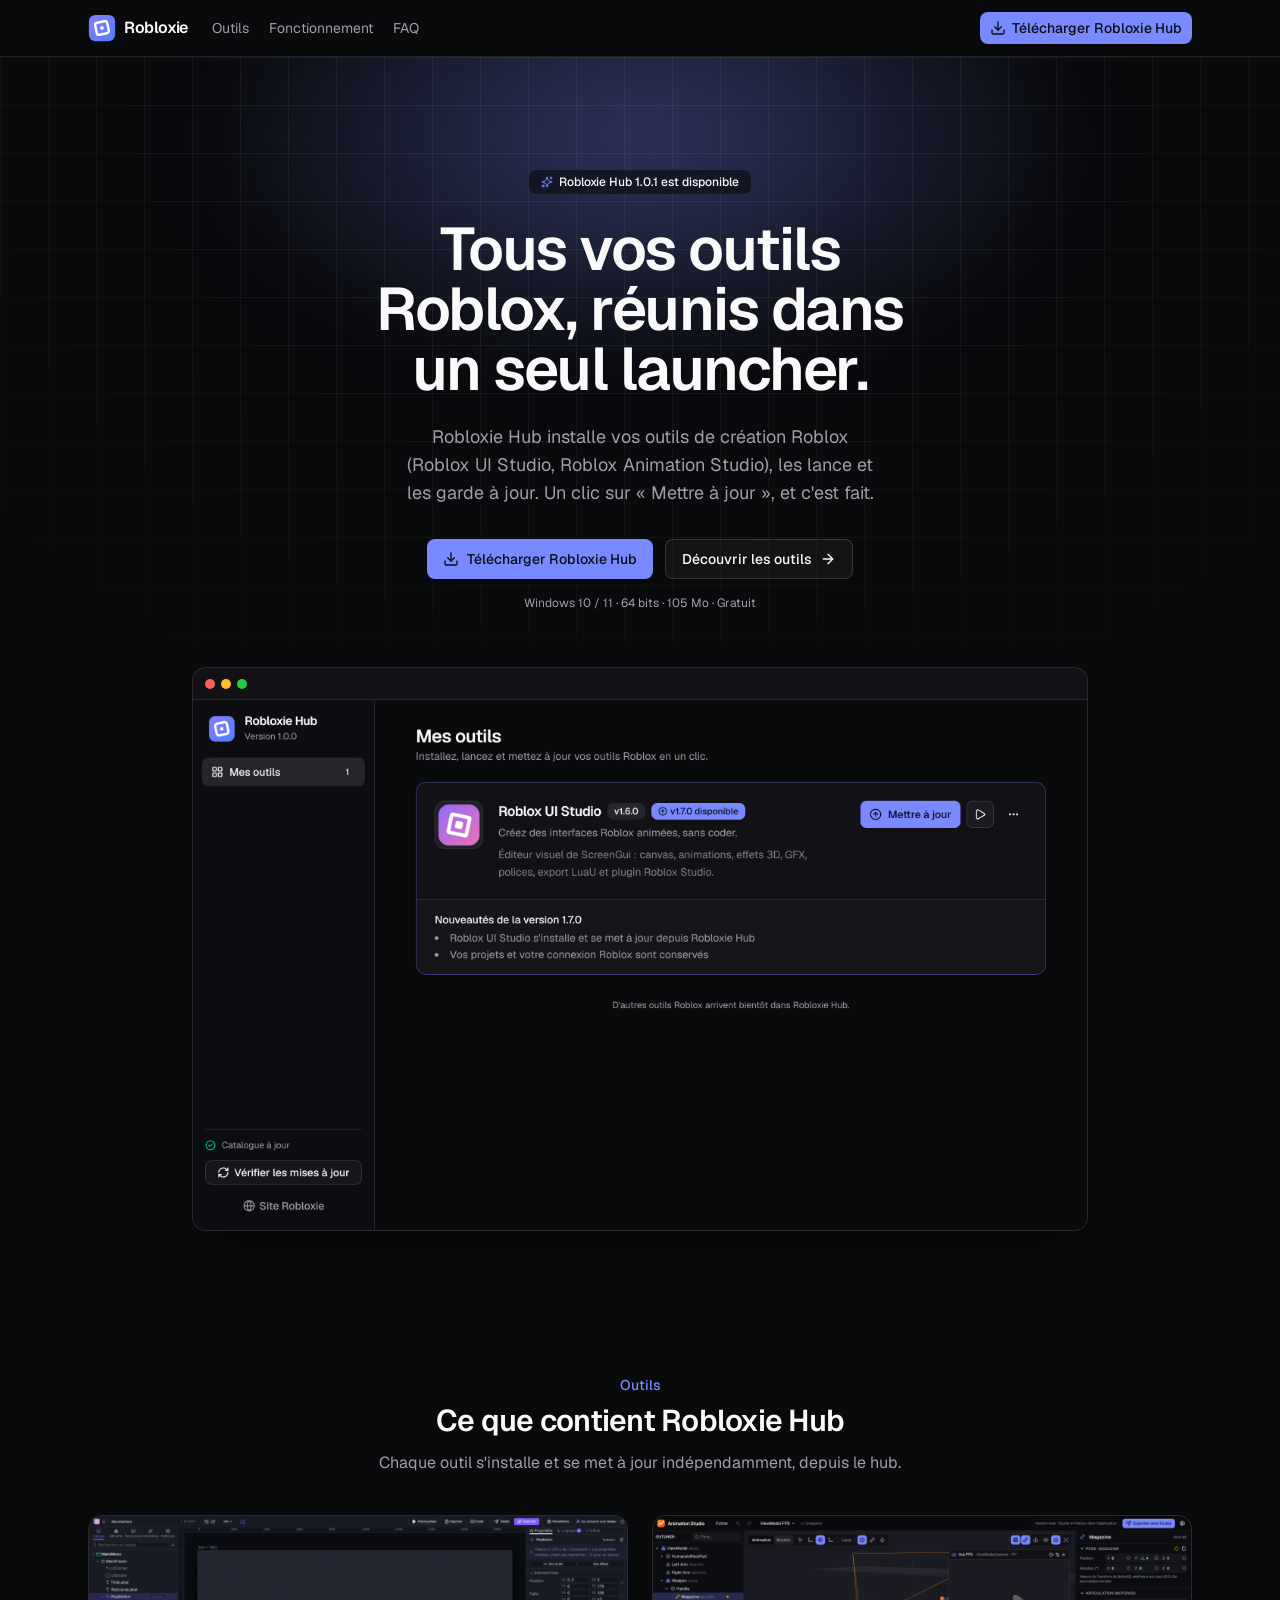
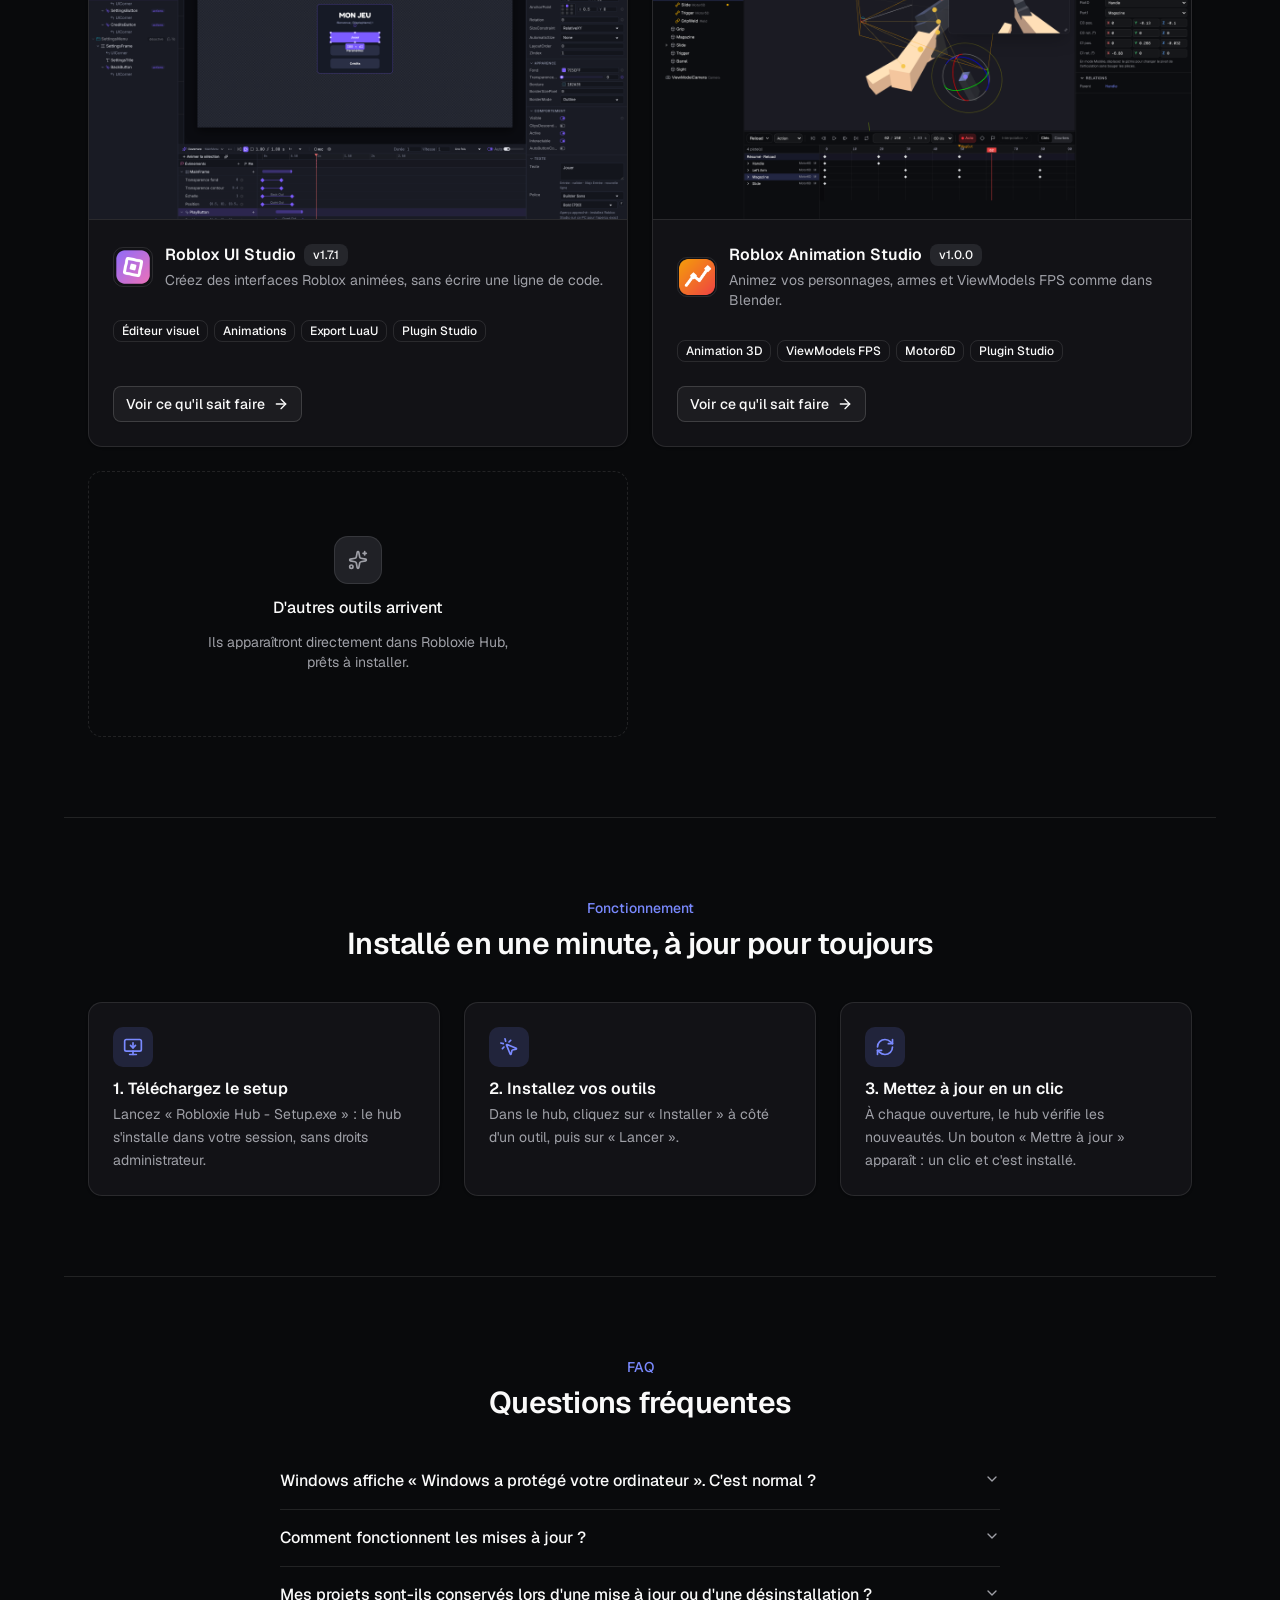
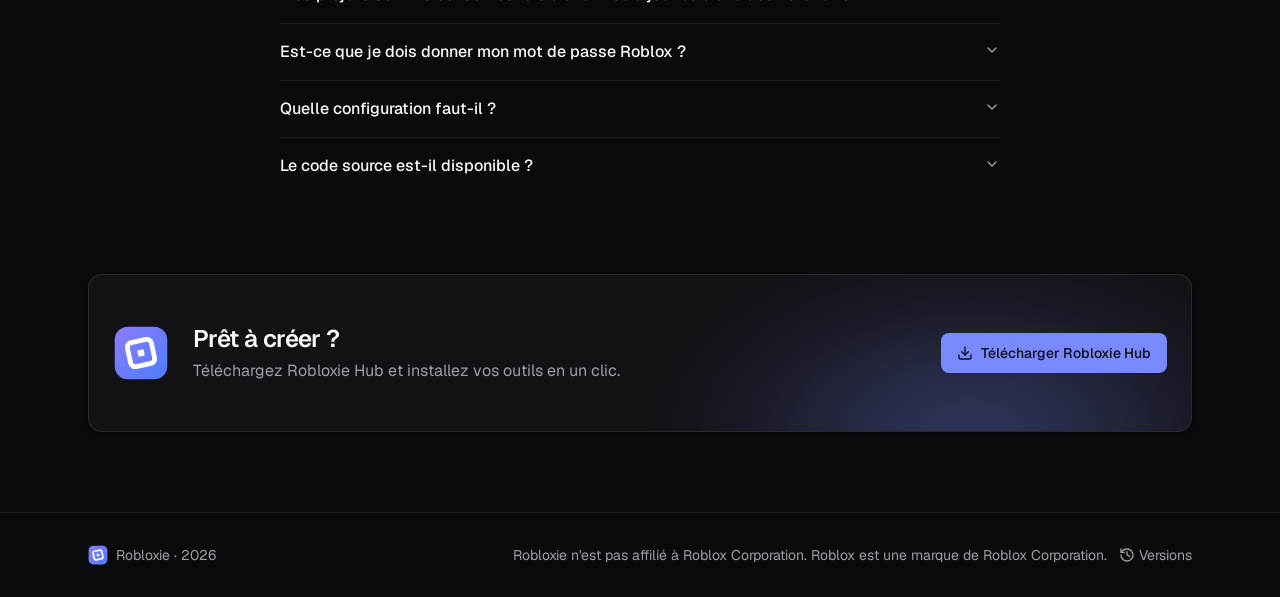
==== commit ac3ffdd8: "Mise à jour du site et du catalogue" ====
--- a/index.html
+++ b/index.html
@@ -10,7 +10,7 @@
     <meta property="og:image" content="./screens/editor.png" />
     <link rel="icon" type="image/png" href="./icon.png" />
     <meta name="theme-color" content="#16161d" />
-    <script type="module" crossorigin src="./assets/index-PLeCkSzj.js"></script>
+    <script type="module" crossorigin src="./assets/index-DdXxm1tU.js"></script>
     <link rel="stylesheet" crossorigin href="./assets/index-CgAKb2SW.css">
   </head>
   <body>
